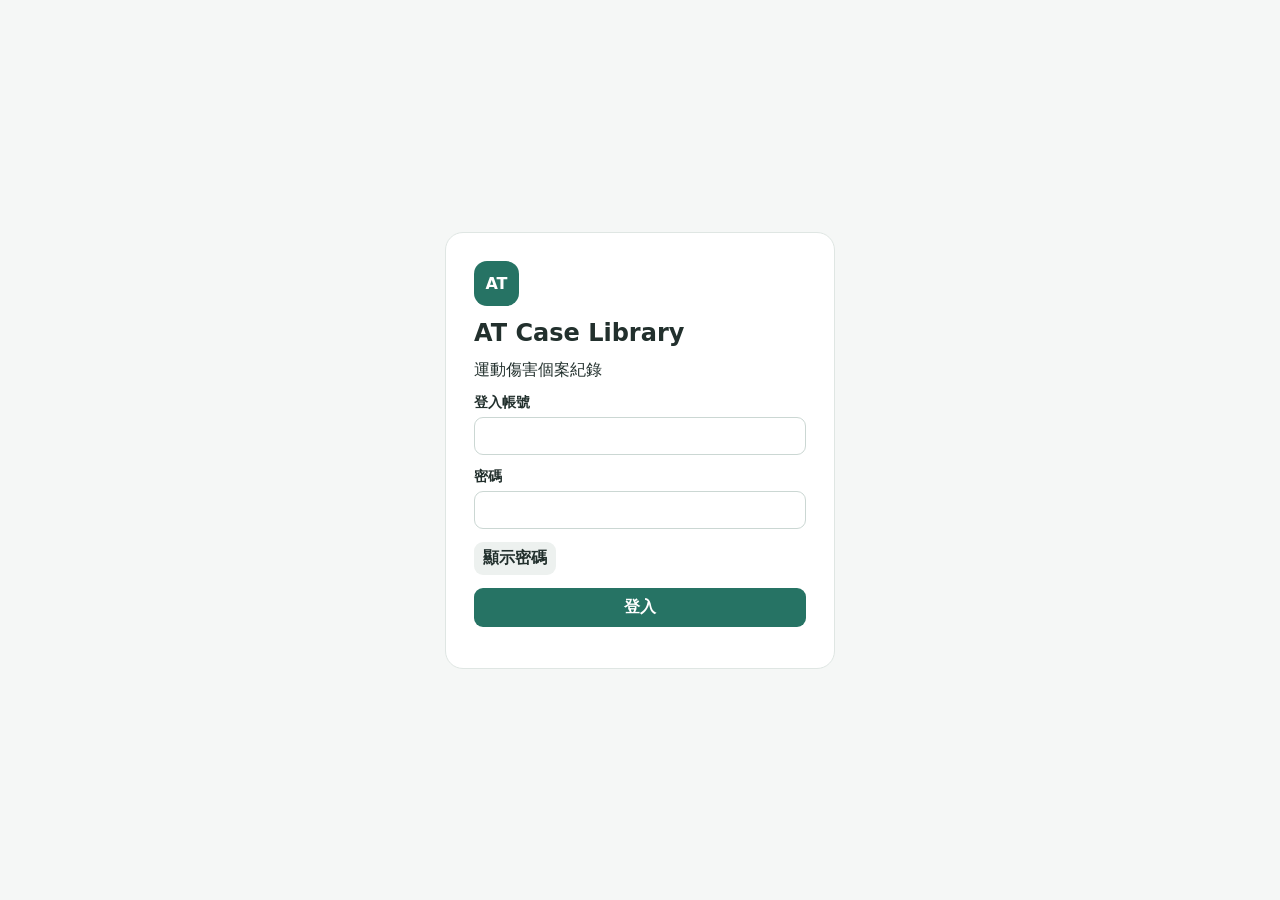
==== index.html @ aa554856 "修正病歷操作紀錄權限" ====
<!doctype html><html lang="zh-TW"><head><meta charset="utf-8"><meta http-equiv="Cache-Control" content="no-cache, no-store, must-revalidate"><meta http-equiv="Pragma" content="no-cache"><meta http-equiv="Expires" content="0"><meta name="viewport" content="width=device-width, initial-scale=1, viewport-fit=cover"><title>AT Case Library</title><link rel="stylesheet" href="v13-style.css?v=41"><style>[hidden]{display:none!important}</style></head><body>
<section id="auth" class="auth"><form id="authForm"><div class="brand">AT</div><h1>AT Case Library</h1><p>運動傷害個案紀錄</p><label>登入帳號<input name="email" type="email" required autocomplete="username"></label><label>密碼<input id="loginPassword" name="password" type="password" minlength="8" required autocomplete="current-password"></label><button type="button" id="showPassword">顯示密碼</button><button class="primary">登入</button><small id="authMsg"></small></form></section>
<div id="app" hidden><header><div class="headerLeft"><button class="mobileMenu" id="mobileMenu" aria-expanded="false" aria-controls="sidebar" aria-label="開啟主選單">☰</button><button type="button" id="homeBrand" class="homeBrand" aria-label="返回首頁"><span aria-hidden="true">🏠</span><b>AT CASE LIBRARY</b></button><h1 id="pageTitle" class="srOnly">首頁</h1></div><nav class="accountNav"><span id="profileName"></span><button type="button" id="headerSettings" class="headerIcon" aria-label="系統設定" title="系統設定">⚙</button><button id="logout">登出</button></nav></header>
<main><aside id="sidebar" aria-label="主導覽"><button type="button" id="sidebarClose" class="sidebarClose" aria-label="關閉主選單">× 關閉</button><div class="sideTitle">工作入口</div><button class="sideItem" data-nav="home"><span>⌂ 首頁</span></button><button class="sideItem" data-nav="search"><span>⌕ 搜尋個案</span></button><button class="sideItem" data-nav="new-patient"><span>＋ 新增個案</span></button><button class="sideItem" data-nav="library"><span>▦ 個案庫</span><b id="allCount"></b></button><button class="sideItem" data-nav="recent"><span>◷ 最近使用</span></button><button class="sideItem" data-nav="settings"><span>⚙ 系統設定</span></button></aside>
<div id="sidebarOverlay" class="sidebarOverlay" hidden aria-hidden="true"></div><section class="content"><div class="toolbar"><label class="search">⌕ <input id="globalSearch" placeholder="搜尋姓名、分類、日期或紀錄關鍵字"></label><select id="sort"><option value="updated">最近更新</option><option value="name">姓名</option><option value="created">建立日期</option><option value="count">紀錄數量</option></select><button class="primary" id="addPatient">＋ 新增個案</button></div><div id="breadcrumbs"></div><div id="workspace"></div></section></main></div>
<div id="legacyActions" hidden><button id="stats"></button><button id="backup"></button><button id="importJson"></button><button id="users"></button><button id="categoryManage"></button><button id="bodyPartManage"></button><button id="treatmentManage"></button><input id="jsonFile" type="file" accept="application/json,.json"></div>
<dialog id="modal"><form id="modalForm"><button type="button" id="modalBack" class="modalBack" hidden>← 返回系統設定</button><div class="modalHeader"><h2 id="modalTitle"></h2><button type="button" id="modalClose" aria-label="關閉視窗">×</button></div><div id="modalFields"></div><div class="actions"><button type="button" id="cancel">取消</button><button class="primary" id="submitButton">儲存</button></div></form></dialog>
<dialog id="homeConfirm" class="homeConfirm"><section><h2>尚未儲存</h2><p>目前有尚未儲存的內容，是否返回首頁？</p><div class="actions"><button type="button" id="continueEditing">繼續編輯</button><button type="button" class="primary" id="discardHome">放棄變更並返回首頁</button></div></section></dialog>
<script>fetch(`build.json?t=${Date.now()}`,{cache:'no-store'}).then(r=>r.json()).then(x=>{const latest=String(x.build),url=new URL(location.href);if(latest!=='41'&&url.searchParams.get('build')!==latest){url.searchParams.set('build',latest);location.replace(url)}}).catch(()=>{})</script><script src="supabase.js?v=41"></script><script src="v2-app.js?v=41"></script></body></html>
---- v13-style.css ----
@import url('./v12-style.css');

button,[role="button"],summary{touch-action:manipulation}

.settingsMinor{display:flex;justify-content:flex-end;margin-top:30px;padding-top:14px;border-top:1px solid var(--line)}
.settingsMinor button{min-height:44px;padding:8px 4px;background:transparent;color:#647770;text-decoration:underline;text-underline-offset:3px}
.settingsMinor button:hover,.settingsMinor button:focus-visible{color:var(--green)}
.bodyIdentityEditor{display:grid;grid-template-columns:minmax(130px,.7fr) minmax(180px,1.3fr);grid-column:1/-1;gap:10px;padding:12px;border:1px solid var(--line);border-radius:10px;background:#f8fbfa}
.bodyIdentityEditor h4{grid-column:1/-1;margin:0;color:#315c52}.bodyIdentityEditor .field{margin:0}.bodyIdentityEditor select{width:100%;min-height:44px;background:#fff}
@media(max-width:599px){.bodyIdentityEditor{grid-template-columns:1fr}.bodyIdentityEditor h4{grid-column:1}}

.statsModal{width:min(96vw,1180px);max-height:94dvh}
.statsModal #modalForm{padding:22px}
.statsModal #modalFields{min-width:0}
.statsFilters{padding:16px;border:1px solid var(--line);border-radius:14px;background:#f8fbfa}
.statsPresetRow{display:flex;flex-wrap:wrap;gap:8px;margin-bottom:13px}
.statsPresetRow button{min-height:40px;background:#e7f0ed;color:#315c52}
.statsFilterGrid{display:grid;grid-template-columns:repeat(4,minmax(0,1fr));gap:11px}
.statsFilterGrid .statsKeyword{grid-column:span 3}
.statsKpis{display:grid;grid-template-columns:repeat(4,minmax(0,1fr));gap:10px;margin-top:16px}
.statsKpis article{display:flex;flex-direction:column;min-width:0;padding:16px;border:1px solid var(--line);border-radius:13px;background:#fff}
.statsKpis small{color:#647770;font-weight:700}
.statsKpis strong{margin-top:6px;color:var(--green);font-size:30px;line-height:1}
.statsKpis span{margin-top:7px;overflow:hidden;text-overflow:ellipsis;color:#71827d;font-size:12px;white-space:nowrap}
.statsPanel{min-width:0;margin-top:12px;padding:16px;border:1px solid var(--line);border-radius:13px;background:#fff}
.statsPanelHead{display:flex;align-items:center;justify-content:space-between;gap:12px;margin-bottom:13px}
.statsPanelHead h3{font-size:18px}
.statsPanelHead small{color:#71827d}
.statsPanelHead button{min-height:40px;color:#155d50;background:#e4f1ed}
.statsCharts{display:grid;grid-template-columns:1fr 1fr;gap:12px}
.statsBars{display:grid;gap:10px}
.statsBarRow>div:first-child{display:flex;align-items:center;justify-content:space-between;gap:10px;margin-bottom:4px;font-size:14px}
.statsBarRow span{min-width:0;overflow:hidden;text-overflow:ellipsis;white-space:nowrap}
.statsBarRow b{flex:0 0 auto;color:#365b52;font-size:13px}
.statsBarTrack{height:9px;overflow:hidden;border-radius:999px;background:#e8efed}
.statsBarTrack i{display:block;height:100%;border-radius:inherit;background:linear-gradient(90deg,#267364,#76ac9e)}
.statsTrendBars{display:flex;align-items:end;gap:7px;height:190px;padding-top:25px;overflow-x:auto}
.statsTrendBars>div{position:relative;display:grid;grid-template-rows:1fr auto;align-items:end;flex:1 0 38px;min-width:38px;height:100%;text-align:center}
.statsTrendBars i{display:block;width:min(28px,75%);min-height:6px;margin:0 auto;border-radius:7px 7px 2px 2px;background:linear-gradient(#62a795,#267364)}
.statsTrendBars b{position:absolute;top:-21px;left:0;width:100%;color:#365b52;font-size:12px}
.statsTrendBars span{margin-top:6px;color:#71827d;font-size:11px;white-space:nowrap}
.statsTableWrap{max-height:340px;overflow:auto;border:1px solid var(--line);border-radius:10px}
.statsTable{width:100%;border-collapse:collapse;font-size:14px}
.statsTable th,.statsTable td{padding:10px 12px;border-bottom:1px solid var(--line);text-align:left}
.statsTable th{position:sticky;top:0;z-index:1;background:#edf5f2;color:#365b52}
.statsTable td:last-child,.statsTable th:last-child{text-align:right}
.statsTable tbody tr:last-child td{border-bottom:0}
.statsEmpty{margin-top:16px}
.exportStatus{display:flex;flex-wrap:wrap;align-items:center;gap:8px;margin:12px 0;padding:12px 14px;border:1px solid #9fc7ba;border-radius:10px;background:#eef8f4;color:#244c42;font-size:14px}
.exportStatus:empty{display:none}
.exportStatus a{display:inline-flex;align-items:center;min-height:44px;padding:8px 13px;border-radius:8px;background:var(--primary);color:#fff;font-weight:700;text-decoration:none}

@media(min-width:600px) and (max-width:900px){
 .statsFilterGrid{grid-template-columns:repeat(2,minmax(0,1fr))}
 .statsFilterGrid .statsKeyword{grid-column:span 1}
 .statsKpis{grid-template-columns:repeat(2,minmax(0,1fr))}
}

@media(max-width:599px){
 #modal.statsModal{position:fixed;inset:0;width:100vw;max-width:none;height:100dvh;max-height:100dvh;margin:0;padding:0;border-radius:0;overflow:hidden}
 .statsModal #modalForm{display:grid;grid-template-rows:auto minmax(0,1fr) auto;width:100%;height:100%;padding:env(safe-area-inset-top) 0 0;overflow:hidden;background:#f7f9f8}
 .statsModal .modalBack{position:static;grid-row:1;align-self:center;justify-self:start;z-index:3;min-height:44px;margin:4px 12px 0;padding:8px 4px}
 .statsModal .modalHeader{grid-row:1;padding:6px 12px 8px 16px;background:#fff}
 .statsModal #modalFields{grid-row:2;padding:12px 12px 24px;overflow-y:auto;-webkit-overflow-scrolling:touch}
 .statsModal .actions{grid-row:3;display:grid;grid-template-columns:.8fr 1.2fr;gap:9px;margin:0;padding:10px 12px calc(10px + env(safe-area-inset-bottom));border-top:1px solid var(--line);background:#fff}
 .statsModal.statsHasBack #modalForm{grid-template-rows:auto auto minmax(0,1fr) auto}
 .statsModal.statsHasBack .modalHeader{grid-row:2}
 .statsModal.statsHasBack #modalFields{grid-row:3}
 .statsModal.statsHasBack .actions{grid-row:4}
 .statsModal .actions button{min-height:50px;font-size:17px}
 .statsFilters{padding:12px}
 .statsPresetRow{display:grid;grid-template-columns:1fr 1fr}
 .statsFilterGrid{grid-template-columns:1fr 1fr}
 .statsFilterGrid .statsKeyword{grid-column:1/-1}
 .statsFilterGrid .field{font-size:14px}
 .statsFilterGrid input,.statsFilterGrid select{font-size:16px}
 .statsKpis{grid-template-columns:1fr 1fr}
 .statsKpis article{padding:13px}
 .statsKpis strong{font-size:26px}
 .statsCharts{grid-template-columns:1fr}
 .statsTrendBars{height:170px}
 .statsPanel{padding:13px}
 .statsTable{min-width:540px}
}

.memberBadge{display:inline-flex;align-items:center;gap:6px;max-width:170px;height:26px;padding:0 9px;border:1px solid #dce5e2;border-radius:999px;background:#f3f6f5;color:#38443f;font-size:12px;font-weight:700;line-height:1;vertical-align:middle}
.memberBadge i{flex:0 0 7px;width:7px;height:7px;border-radius:50%;background:var(--member-color,#8a938f)}
.memberBadge span{min-width:0;overflow:hidden;text-overflow:ellipsis;white-space:nowrap}
.legacyBadge{color:#747e7a;background:#f6f7f7}.legacyBadge i{background:#a4aaa7}
.patientUpdater{display:flex!important;align-items:center;gap:4px;min-height:28px}.patientUpdater .memberBadge{max-width:120px}
.recordMetaBar{display:flex;align-items:center;gap:10px;flex-wrap:wrap;margin:12px 0 4px;padding-top:10px;border-top:1px solid #e5ebe9;color:#697772}
.recordMetaBar>small{font-size:12px}
.memberAudit{position:relative;display:inline-flex}
.memberAudit summary{display:inline-flex;min-height:44px;align-items:center;list-style:none;cursor:pointer;border-radius:999px}.memberAudit summary::-webkit-details-marker{display:none}
.memberAudit summary:focus-visible{outline:3px solid #9ac8bb;outline-offset:2px}
.memberAuditPopover{position:absolute;left:0;bottom:calc(100% + 7px);z-index:8;display:grid;gap:4px;width:min(290px,82vw);padding:12px;border:1px solid #ccd9d5;border-radius:10px;background:#fff;box-shadow:0 8px 28px #203b3326;color:#394842;font-size:12px}
.memberAudit:not([open]) .memberAuditPopover{display:none}
.activityFilters{display:grid;grid-template-columns:repeat(4,minmax(0,1fr));gap:10px;margin:14px 0;padding:14px;border:1px solid var(--line);border-radius:14px;background:#f8fbfa}
.activityFilters label{display:grid;gap:5px;color:#42564f;font-size:13px;font-weight:700}.activityFilters input,.activityFilters select{width:100%;min-width:0;min-height:44px;background:#fff;font-size:16px}
.activityFilters>.primary{align-self:end;min-height:44px}.activityFilters.compact{grid-template-columns:repeat(4,minmax(0,1fr))}
.datePresets{grid-column:1/-1;display:flex;flex-wrap:wrap;gap:8px}.datePresets button{min-height:44px;background:#e8f1ee;color:#315c52}
.memberFilter{display:flex;align-items:center;gap:8px;min-height:48px;padding:4px 0;overflow-x:auto}.memberFilter>button{flex:0 0 auto;min-height:44px;padding:5px;background:transparent}.memberFilter>button:focus-visible{outline:3px solid #9ac8bb}
.activityStatus{min-height:22px;color:#647770;font-size:13px}.activityStatus.error{color:#9b3e3e}
.activityList{display:grid;gap:9px}.activityItem{overflow:hidden;border:1px solid var(--line);border-radius:12px;background:#fff}
.activityItem>summary{display:grid;grid-template-columns:minmax(180px,.8fr) minmax(0,1.7fr);gap:14px;min-height:70px;padding:12px 14px;cursor:pointer;list-style:none}.activityItem>summary::-webkit-details-marker{display:none}.activityItem>summary:focus-visible{outline:3px solid #9ac8bb;outline-offset:-3px}
.activityItem>summary>div{display:flex;align-items:center;gap:9px;min-width:0}.activityItem>summary>div:last-child{display:grid;grid-template-columns:minmax(110px,.5fr) minmax(0,1fr) auto}.activityItem strong,.activityItem b,.activityItem small{min-width:0;overflow:hidden;text-overflow:ellipsis;white-space:nowrap}.activityItem time{color:#6d7975;font-size:12px;white-space:nowrap}
.activityDetail{padding:13px 15px;border-top:1px solid var(--line);background:#f8fbfa}.activityDetail dl{display:grid;grid-template-columns:repeat(3,minmax(0,1fr));gap:10px;margin:0}.activityDetail dl>div{min-width:0}.activityDetail dt{color:#71807b;font-size:11px;font-weight:700}.activityDetail dd{margin:3px 0 0;overflow-wrap:anywhere;color:#33443e;font-size:13px}
.loadMore{display:block;min-width:160px;min-height:46px;margin:14px auto;background:#e7f0ed;color:#315c52}
.memberColorPreview{display:flex;align-items:center;min-height:52px;margin:10px 0}.memberColorPalette{display:grid;grid-template-columns:repeat(4,52px);gap:10px;margin:12px 0 18px}.memberColorChoice{position:relative;display:grid;place-items:center;width:52px;height:52px;padding:0;border:2px solid transparent;background:#f2f5f4}.memberColorChoice i{width:22px;height:22px;border-radius:50%;background:var(--member-color)}.memberColorChoice b{position:absolute;right:2px;bottom:0;color:#214f43}.memberColorChoice.selected{border-color:#315c52}.memberColorChoice:focus-visible{outline:3px solid #9ac8bb}
.memberStatGrid{display:grid;grid-template-columns:repeat(3,minmax(0,1fr));gap:11px}.memberStatCard{position:relative;padding:15px 15px 15px 18px;border:1px solid var(--line);border-radius:13px;background:#fff}.memberStatCard:before{content:"";position:absolute;inset:10px auto 10px 0;width:4px;border-radius:0 4px 4px 0;background:var(--member-color)}.memberStatCard header{display:flex;align-items:center;justify-content:space-between;gap:8px}.memberStatCard header>strong{color:#365b52;font-size:13px}.memberStatCard dl{display:grid;grid-template-columns:1fr 1fr;gap:9px;margin:13px 0 0}.memberStatCard dl>div{min-width:0}.memberStatCard dt{color:#71807b;font-size:11px}.memberStatCard dd{margin:2px 0 0;overflow:hidden;text-overflow:ellipsis;color:#33443e;font-weight:700;white-space:nowrap}
.activityCharts{display:grid;grid-template-columns:1fr 1fr;gap:11px;margin-top:12px}.activityChart{min-width:0;padding:15px;border:1px solid var(--line);border-radius:13px;background:#fff}.activityChart h3{margin-bottom:13px}.activityDaily{grid-column:1/-1}.activityBar{display:grid;grid-template-columns:minmax(120px,.7fr) minmax(80px,1.3fr) 36px;align-items:center;gap:8px;min-height:35px}.activityBar>span{min-width:0;overflow:hidden;text-overflow:ellipsis;font-size:12px;white-space:nowrap}.activityBar>i{display:block;height:9px;min-width:3px;border-radius:999px;background:var(--member-color,#6f8575)}.activityBar.neutral>i{background:#708c83}.activityBar>b{text-align:right;color:#52645e;font-size:12px}
@media(hover:hover){.memberAudit:hover .memberAuditPopover{display:grid}.memberAudit:not(:hover):not([open]) .memberAuditPopover{display:none}}
@media(max-width:900px){.activityFilters{grid-template-columns:repeat(2,minmax(0,1fr))}.activityFilters.compact{grid-template-columns:repeat(2,minmax(0,1fr))}.memberStatGrid{grid-template-columns:repeat(2,minmax(0,1fr))}}
@media(max-width:599px){.patientUpdater{align-items:flex-start;flex-wrap:wrap}.recordMetaBar{align-items:flex-start}.memberAuditPopover{position:fixed;left:12px;right:12px;bottom:calc(12px + env(safe-area-inset-bottom));width:auto}.activityFilters,.activityFilters.compact{grid-template-columns:1fr;padding:12px}.datePresets{display:grid;grid-template-columns:1fr 1fr}.activityItem>summary{grid-template-columns:1fr;gap:8px;min-height:96px}.activityItem>summary>div:last-child{grid-template-columns:1fr}.activityItem>summary small{white-space:normal}.activityDetail dl{grid-template-columns:1fr 1fr}.memberStatGrid,.activityCharts{grid-template-columns:1fr}.activityDaily{grid-column:auto}.memberColorPalette{grid-template-columns:repeat(4,minmax(44px,1fr))}.memberColorChoice{width:100%;min-width:44px}.activityBar{grid-template-columns:minmax(105px,.9fr) minmax(60px,1.1fr) 30px}}
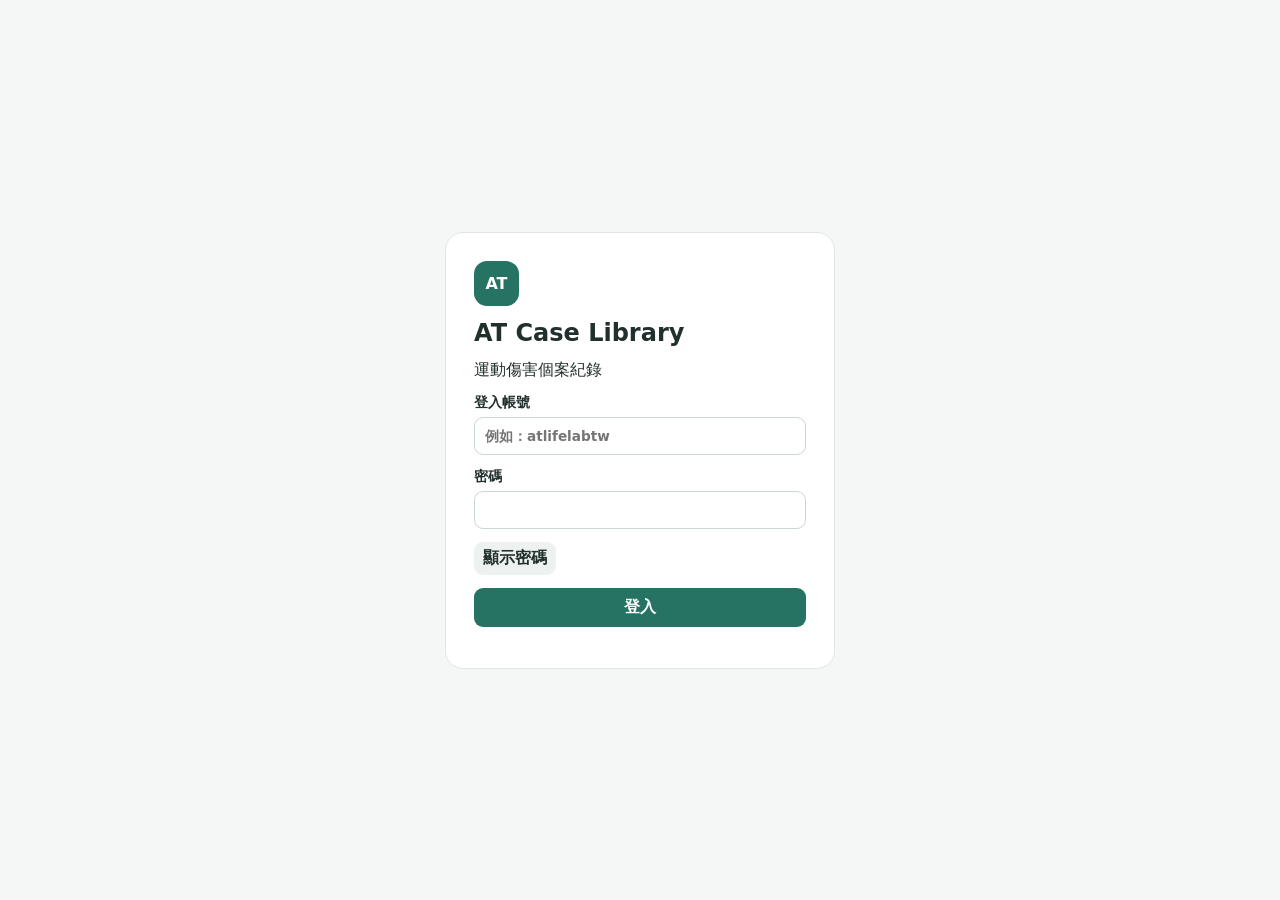
==== commit ddaa1d41: "Add username and password login" ====
--- a/index.html
+++ b/index.html
@@ -1,9 +1,9 @@
-<!doctype html><html lang="zh-TW"><head><meta charset="utf-8"><meta http-equiv="Cache-Control" content="no-cache, no-store, must-revalidate"><meta http-equiv="Pragma" content="no-cache"><meta http-equiv="Expires" content="0"><meta name="viewport" content="width=device-width, initial-scale=1, viewport-fit=cover"><title>AT Case Library</title><link rel="stylesheet" href="v13-style.css?v=41"><style>[hidden]{display:none!important}</style></head><body>
-<section id="auth" class="auth"><form id="authForm"><div class="brand">AT</div><h1>AT Case Library</h1><p>運動傷害個案紀錄</p><label>登入帳號<input name="email" type="email" required autocomplete="username"></label><label>密碼<input id="loginPassword" name="password" type="password" minlength="8" required autocomplete="current-password"></label><button type="button" id="showPassword">顯示密碼</button><button class="primary">登入</button><small id="authMsg"></small></form></section>
+<!doctype html><html lang="zh-TW"><head><meta charset="utf-8"><meta http-equiv="Cache-Control" content="no-cache, no-store, must-revalidate"><meta http-equiv="Pragma" content="no-cache"><meta http-equiv="Expires" content="0"><meta name="viewport" content="width=device-width, initial-scale=1, viewport-fit=cover"><title>AT Case Library</title><link rel="stylesheet" href="v13-style.css?v=42"><style>[hidden]{display:none!important}</style></head><body>
+<section id="auth" class="auth"><form id="authForm"><div class="brand">AT</div><h1>AT Case Library</h1><p>運動傷害個案紀錄</p><label>登入帳號<input name="login_name" type="text" minlength="3" maxlength="32" required autocomplete="username" autocapitalize="none" spellcheck="false" placeholder="例如：atlifelabtw"></label><label>密碼<input id="loginPassword" name="password" type="password" minlength="8" required autocomplete="current-password"></label><button type="button" id="showPassword">顯示密碼</button><button class="primary">登入</button><small id="authMsg"></small></form></section>
 <div id="app" hidden><header><div class="headerLeft"><button class="mobileMenu" id="mobileMenu" aria-expanded="false" aria-controls="sidebar" aria-label="開啟主選單">☰</button><button type="button" id="homeBrand" class="homeBrand" aria-label="返回首頁"><span aria-hidden="true">🏠</span><b>AT CASE LIBRARY</b></button><h1 id="pageTitle" class="srOnly">首頁</h1></div><nav class="accountNav"><span id="profileName"></span><button type="button" id="headerSettings" class="headerIcon" aria-label="系統設定" title="系統設定">⚙</button><button id="logout">登出</button></nav></header>
 <main><aside id="sidebar" aria-label="主導覽"><button type="button" id="sidebarClose" class="sidebarClose" aria-label="關閉主選單">× 關閉</button><div class="sideTitle">工作入口</div><button class="sideItem" data-nav="home"><span>⌂ 首頁</span></button><button class="sideItem" data-nav="search"><span>⌕ 搜尋個案</span></button><button class="sideItem" data-nav="new-patient"><span>＋ 新增個案</span></button><button class="sideItem" data-nav="library"><span>▦ 個案庫</span><b id="allCount"></b></button><button class="sideItem" data-nav="recent"><span>◷ 最近使用</span></button><button class="sideItem" data-nav="settings"><span>⚙ 系統設定</span></button></aside>
 <div id="sidebarOverlay" class="sidebarOverlay" hidden aria-hidden="true"></div><section class="content"><div class="toolbar"><label class="search">⌕ <input id="globalSearch" placeholder="搜尋姓名、分類、日期或紀錄關鍵字"></label><select id="sort"><option value="updated">最近更新</option><option value="name">姓名</option><option value="created">建立日期</option><option value="count">紀錄數量</option></select><button class="primary" id="addPatient">＋ 新增個案</button></div><div id="breadcrumbs"></div><div id="workspace"></div></section></main></div>
 <div id="legacyActions" hidden><button id="stats"></button><button id="backup"></button><button id="importJson"></button><button id="users"></button><button id="categoryManage"></button><button id="bodyPartManage"></button><button id="treatmentManage"></button><input id="jsonFile" type="file" accept="application/json,.json"></div>
 <dialog id="modal"><form id="modalForm"><button type="button" id="modalBack" class="modalBack" hidden>← 返回系統設定</button><div class="modalHeader"><h2 id="modalTitle"></h2><button type="button" id="modalClose" aria-label="關閉視窗">×</button></div><div id="modalFields"></div><div class="actions"><button type="button" id="cancel">取消</button><button class="primary" id="submitButton">儲存</button></div></form></dialog>
 <dialog id="homeConfirm" class="homeConfirm"><section><h2>尚未儲存</h2><p>目前有尚未儲存的內容，是否返回首頁？</p><div class="actions"><button type="button" id="continueEditing">繼續編輯</button><button type="button" class="primary" id="discardHome">放棄變更並返回首頁</button></div></section></dialog>
-<script>fetch(`build.json?t=${Date.now()}`,{cache:'no-store'}).then(r=>r.json()).then(x=>{const latest=String(x.build),url=new URL(location.href);if(latest!=='41'&&url.searchParams.get('build')!==latest){url.searchParams.set('build',latest);location.replace(url)}}).catch(()=>{})</script><script src="supabase.js?v=41"></script><script src="v2-app.js?v=41"></script></body></html>
+<script>fetch(`build.json?t=${Date.now()}`,{cache:'no-store'}).then(r=>r.json()).then(x=>{const latest=String(x.build),url=new URL(location.href);if(latest!=='42'&&url.searchParams.get('build')!==latest){url.searchParams.set('build',latest);location.replace(url)}}).catch(()=>{})</script><script src="supabase.js?v=42"></script><script src="v2-app.js?v=42"></script></body></html>
